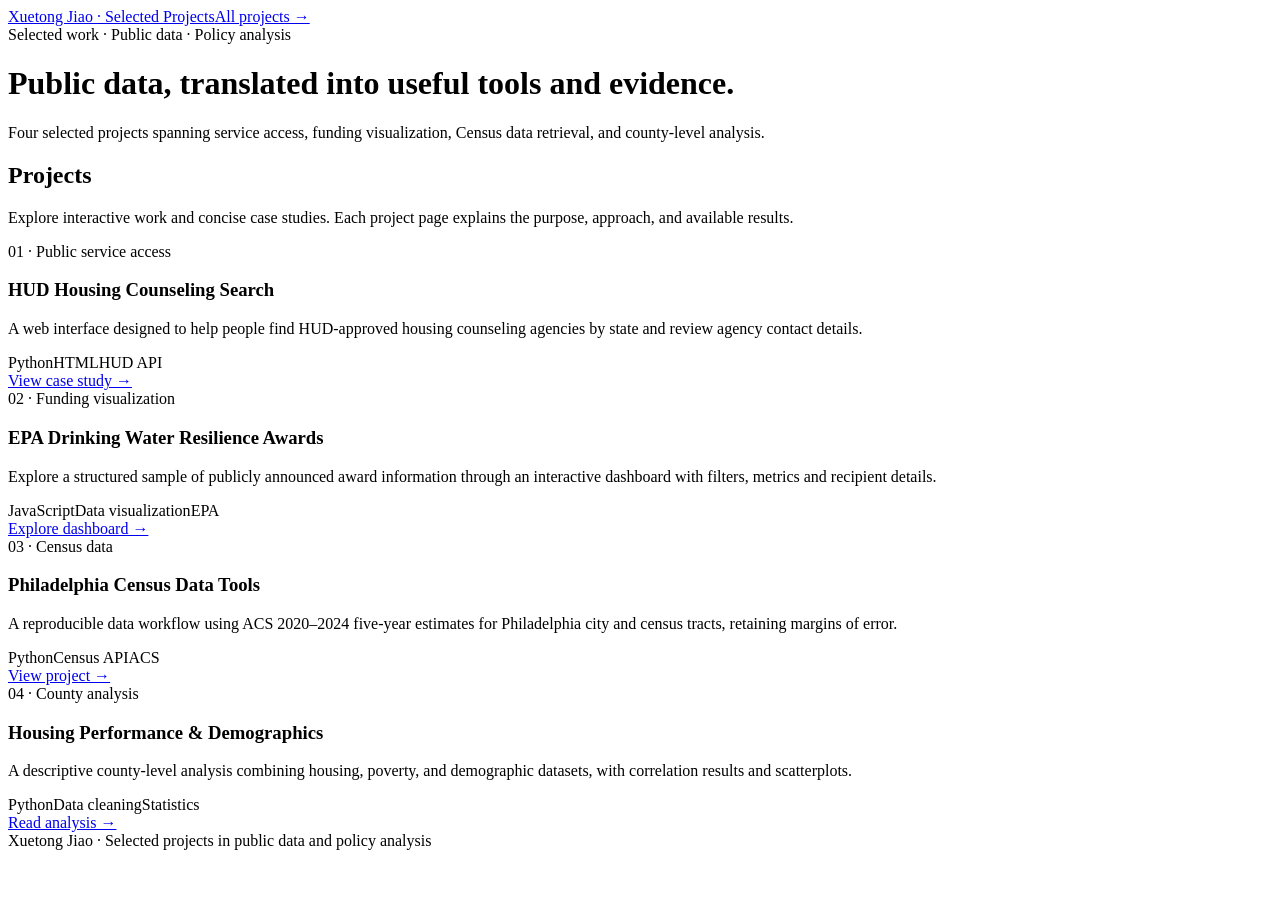
==== index.html @ d76e0615 "Add files via upload" ====
<!doctype html><html lang="en"><head><meta charset="utf-8"><meta name="viewport" content="width=device-width,initial-scale=1"><meta name="description" content="Selected work in public data and policy analysis"><title>Selected Projects | Xuetong Jiao</title><link rel="stylesheet" href="assets/style.css"></head><body><div class="shell"><nav class="nav"><a class="brand" href="index.html">Xuetong Jiao · Selected Projects</a><a href="index.html">All projects →</a></nav></div><header class="hero"><div class="shell"><div class="eyebrow">Selected work · Public data · Policy analysis</div><h1>Public data, translated into useful tools and evidence.</h1><p>Four selected projects spanning service access, funding visualization, Census data retrieval, and county-level analysis.</p></div></header><main class="shell section"><h2>Projects</h2><p class="lede">Explore interactive work and concise case studies. Each project page explains the purpose, approach, and available results.</p><section class="grid" aria-label="Projects"><article class="card"><div class="tag">01 · Public service access</div><h3>HUD Housing Counseling Search</h3><p>A web interface designed to help people find HUD-approved housing counseling agencies by state and review agency contact details.</p><div class="pills"><span class="pill">Python</span><span class="pill">HTML</span><span class="pill">HUD API</span></div><a class="action" href="projects/hud-housing-search/index.html">View case study →</a></article><article class="card"><div class="tag">02 · Funding visualization</div><h3>EPA Drinking Water Resilience Awards</h3><p>Explore a structured sample of publicly announced award information through an interactive dashboard with filters, metrics and recipient details.</p><div class="pills"><span class="pill">JavaScript</span><span class="pill">Data visualization</span><span class="pill">EPA</span></div><a class="action" href="projects/epa-awards-dashboard/index.html">Explore dashboard →</a></article><article class="card"><div class="tag">03 · Census data</div><h3>Philadelphia Census Data Tools</h3><p>A reproducible data workflow using ACS 2020–2024 five-year estimates for Philadelphia city and census tracts, retaining margins of error.</p><div class="pills"><span class="pill">Python</span><span class="pill">Census API</span><span class="pill">ACS</span></div><a class="action" href="projects/philadelphia-census/index.html">View project →</a></article><article class="card"><div class="tag">04 · County analysis</div><h3>Housing Performance & Demographics</h3><p>A descriptive county-level analysis combining housing, poverty, and demographic datasets, with correlation results and scatterplots.</p><div class="pills"><span class="pill">Python</span><span class="pill">Data cleaning</span><span class="pill">Statistics</span></div><a class="action" href="projects/county-data-analysis/index.html">Read analysis →</a></article></section></main><footer><div class="shell">Xuetong Jiao · Selected projects in public data and policy analysis</div></footer></body></html>
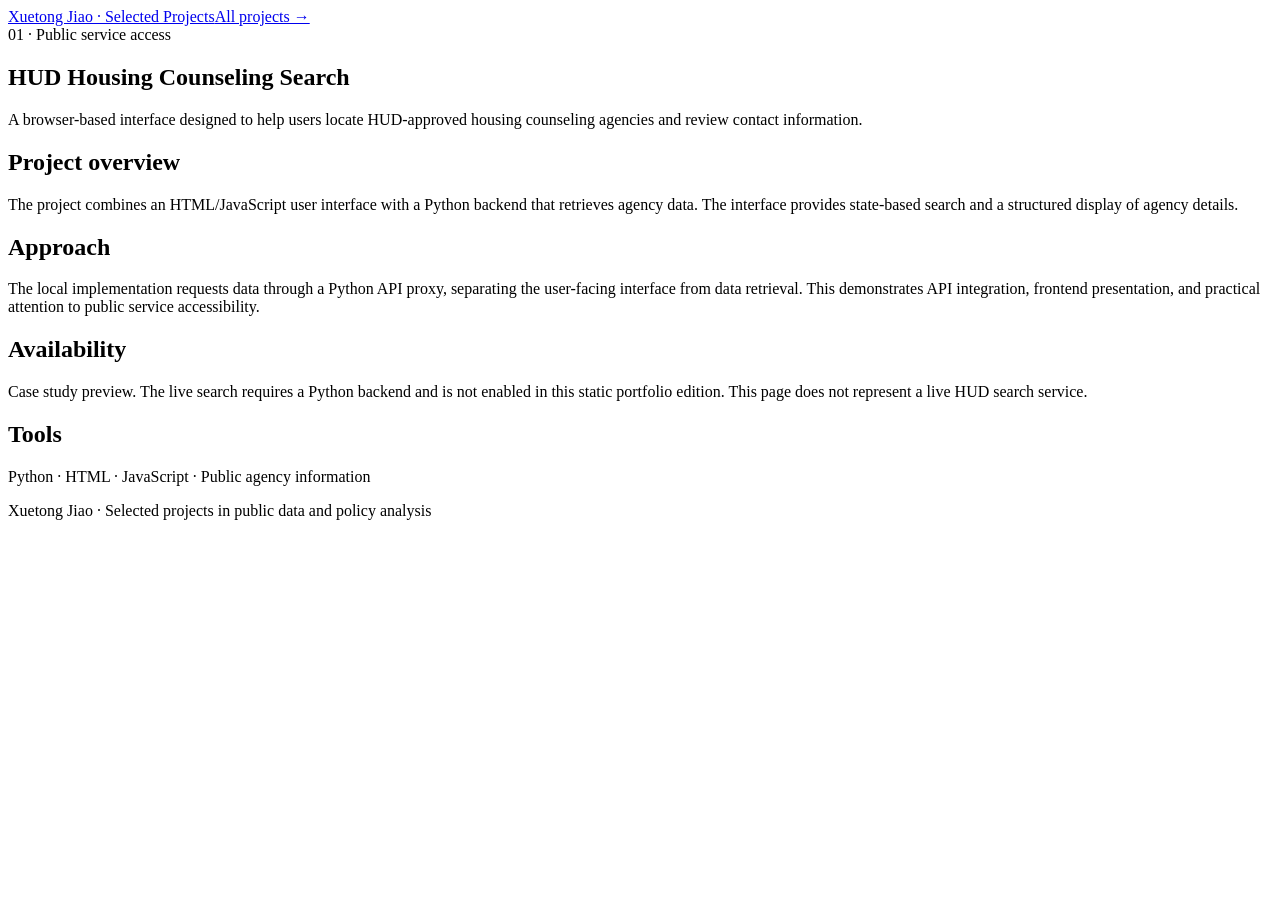
==== commit 2ecdf426: "Add files via upload" ====
--- a/index.html
+++ b/index.html
@@ -1 +1 @@
-<!doctype html><html lang="en"><head><meta charset="utf-8"><meta name="viewport" content="width=device-width,initial-scale=1"><meta name="description" content="Selected work in public data and policy analysis"><title>Selected Projects | Xuetong Jiao</title><link rel="stylesheet" href="assets/style.css"></head><body><div class="shell"><nav class="nav"><a class="brand" href="index.html">Xuetong Jiao · Selected Projects</a><a href="index.html">All projects →</a></nav></div><header class="hero"><div class="shell"><div class="eyebrow">Selected work · Public data · Policy analysis</div><h1>Public data, translated into useful tools and evidence.</h1><p>Four selected projects spanning service access, funding visualization, Census data retrieval, and county-level analysis.</p></div></header><main class="shell section"><h2>Projects</h2><p class="lede">Explore interactive work and concise case studies. Each project page explains the purpose, approach, and available results.</p><section class="grid" aria-label="Projects"><article class="card"><div class="tag">01 · Public service access</div><h3>HUD Housing Counseling Search</h3><p>A web interface designed to help people find HUD-approved housing counseling agencies by state and review agency contact details.</p><div class="pills"><span class="pill">Python</span><span class="pill">HTML</span><span class="pill">HUD API</span></div><a class="action" href="projects/hud-housing-search/index.html">View case study →</a></article><article class="card"><div class="tag">02 · Funding visualization</div><h3>EPA Drinking Water Resilience Awards</h3><p>Explore a structured sample of publicly announced award information through an interactive dashboard with filters, metrics and recipient details.</p><div class="pills"><span class="pill">JavaScript</span><span class="pill">Data visualization</span><span class="pill">EPA</span></div><a class="action" href="projects/epa-awards-dashboard/index.html">Explore dashboard →</a></article><article class="card"><div class="tag">03 · Census data</div><h3>Philadelphia Census Data Tools</h3><p>A reproducible data workflow using ACS 2020–2024 five-year estimates for Philadelphia city and census tracts, retaining margins of error.</p><div class="pills"><span class="pill">Python</span><span class="pill">Census API</span><span class="pill">ACS</span></div><a class="action" href="projects/philadelphia-census/index.html">View project →</a></article><article class="card"><div class="tag">04 · County analysis</div><h3>Housing Performance & Demographics</h3><p>A descriptive county-level analysis combining housing, poverty, and demographic datasets, with correlation results and scatterplots.</p><div class="pills"><span class="pill">Python</span><span class="pill">Data cleaning</span><span class="pill">Statistics</span></div><a class="action" href="projects/county-data-analysis/index.html">Read analysis →</a></article></section></main><footer><div class="shell">Xuetong Jiao · Selected projects in public data and policy analysis</div></footer></body></html>+<!doctype html><html lang="en"><head><meta charset="utf-8"><meta name="viewport" content="width=device-width,initial-scale=1"><meta name="description" content="Selected work in public data and policy analysis"><title>HUD Housing Counseling Search | Xuetong Jiao</title><link rel="stylesheet" href="../../assets/style.css"></head><body><div class="shell"><nav class="nav"><a class="brand" href="../../index.html">Xuetong Jiao · Selected Projects</a><a href="../../index.html">All projects →</a></nav></div><main class="shell"><article class="content"><div class="tag">01 · Public service access</div><h1>HUD Housing Counseling Search</h1><p class="lede">A browser-based interface designed to help users locate HUD-approved housing counseling agencies and review contact information.</p><h2>Project overview</h2><p>The project combines an HTML/JavaScript user interface with a Python backend that retrieves agency data. The interface provides state-based search and a structured display of agency details.</p><h2>Approach</h2><p>The local implementation requests data through a Python API proxy, separating the user-facing interface from data retrieval. This demonstrates API integration, frontend presentation, and practical attention to public service accessibility.</p><h2>Availability</h2><p class="note">Case study preview. The live search requires a Python backend and is not enabled in this static portfolio edition. This page does not represent a live HUD search service.</p><h2>Tools</h2><p>Python · HTML · JavaScript · Public agency information</p></article></main><footer><div class="shell">Xuetong Jiao · Selected projects in public data and policy analysis</div></footer></body></html>
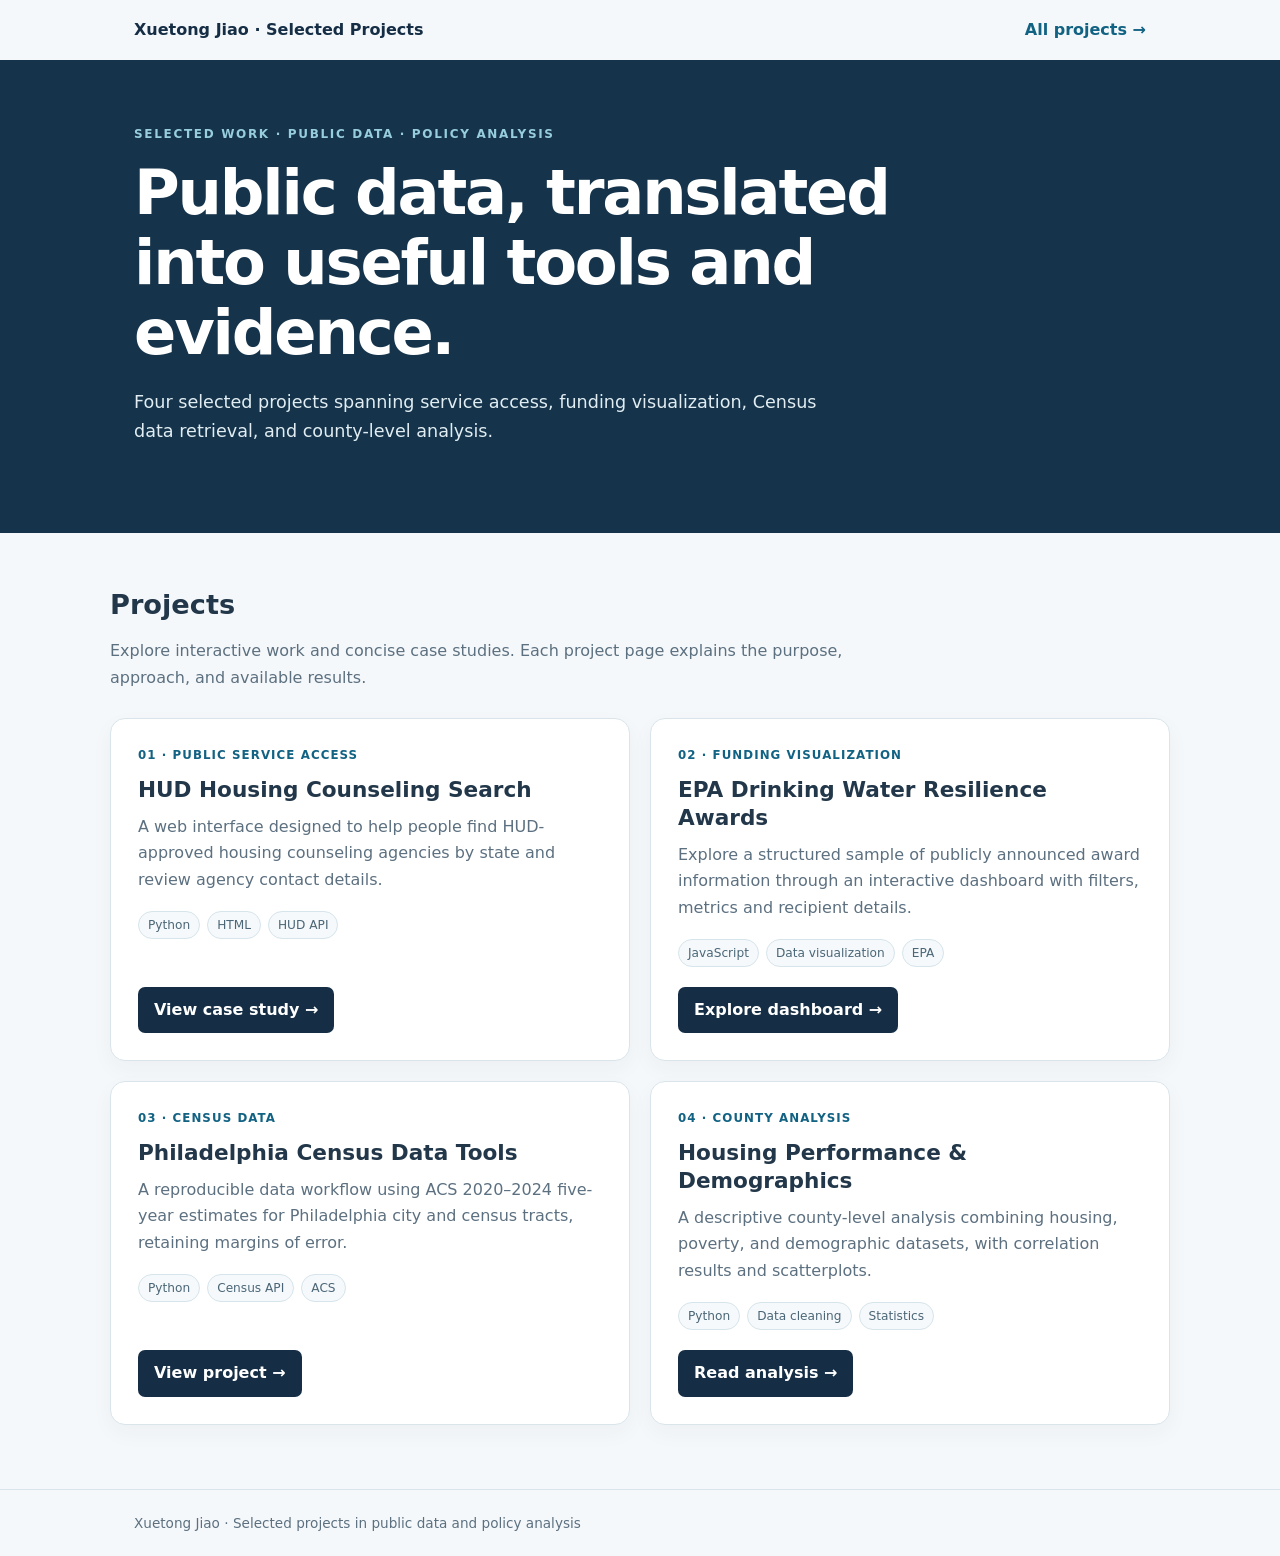
==== commit a1aa1af2: "Update index.html" ====
--- a/index.html
+++ b/index.html
@@ -1 +1 @@
-<!doctype html><html lang="en"><head><meta charset="utf-8"><meta name="viewport" content="width=device-width,initial-scale=1"><meta name="description" content="Selected work in public data and policy analysis"><title>HUD Housing Counseling Search | Xuetong Jiao</title><link rel="stylesheet" href="../../assets/style.css"></head><body><div class="shell"><nav class="nav"><a class="brand" href="../../index.html">Xuetong Jiao · Selected Projects</a><a href="../../index.html">All projects →</a></nav></div><main class="shell"><article class="content"><div class="tag">01 · Public service access</div><h1>HUD Housing Counseling Search</h1><p class="lede">A browser-based interface designed to help users locate HUD-approved housing counseling agencies and review contact information.</p><h2>Project overview</h2><p>The project combines an HTML/JavaScript user interface with a Python backend that retrieves agency data. The interface provides state-based search and a structured display of agency details.</p><h2>Approach</h2><p>The local implementation requests data through a Python API proxy, separating the user-facing interface from data retrieval. This demonstrates API integration, frontend presentation, and practical attention to public service accessibility.</p><h2>Availability</h2><p class="note">Case study preview. The live search requires a Python backend and is not enabled in this static portfolio edition. This page does not represent a live HUD search service.</p><h2>Tools</h2><p>Python · HTML · JavaScript · Public agency information</p></article></main><footer><div class="shell">Xuetong Jiao · Selected projects in public data and policy analysis</div></footer></body></html>+<!doctype html><html lang="en"><head><meta charset="utf-8"><meta name="viewport" content="width=device-width,initial-scale=1"><meta name="description" content="Selected work in public data and policy analysis"><title>Selected Projects | Xuetong Jiao</title><link rel="stylesheet" href="assets/style.css"></head><body><div class="shell"><nav class="nav"><a class="brand" href="index.html">Xuetong Jiao · Selected Projects</a><a href="index.html">All projects →</a></nav></div><header class="hero"><div class="shell"><div class="eyebrow">Selected work · Public data · Policy analysis</div><h1>Public data, translated into useful tools and evidence.</h1><p>Four selected projects spanning service access, funding visualization, Census data retrieval, and county-level analysis.</p></div></header><main class="shell section"><h2>Projects</h2><p class="lede">Explore interactive work and concise case studies. Each project page explains the purpose, approach, and available results.</p><section class="grid" aria-label="Projects"><article class="card"><div class="tag">01 · Public service access</div><h3>HUD Housing Counseling Search</h3><p>A web interface designed to help people find HUD-approved housing counseling agencies by state and review agency contact details.</p><div class="pills"><span class="pill">Python</span><span class="pill">HTML</span><span class="pill">HUD API</span></div><a class="action" href="projects/hud-housing-search/index.html">View case study →</a></article><article class="card"><div class="tag">02 · Funding visualization</div><h3>EPA Drinking Water Resilience Awards</h3><p>Explore a structured sample of publicly announced award information through an interactive dashboard with filters, metrics and recipient details.</p><div class="pills"><span class="pill">JavaScript</span><span class="pill">Data visualization</span><span class="pill">EPA</span></div><a class="action" href="projects/epa-awards-dashboard/index.html">Explore dashboard →</a></article><article class="card"><div class="tag">03 · Census data</div><h3>Philadelphia Census Data Tools</h3><p>A reproducible data workflow using ACS 2020–2024 five-year estimates for Philadelphia city and census tracts, retaining margins of error.</p><div class="pills"><span class="pill">Python</span><span class="pill">Census API</span><span class="pill">ACS</span></div><a class="action" href="projects/philadelphia-census/index.html">View project →</a></article><article class="card"><div class="tag">04 · County analysis</div><h3>Housing Performance & Demographics</h3><p>A descriptive county-level analysis combining housing, poverty, and demographic datasets, with correlation results and scatterplots.</p><div class="pills"><span class="pill">Python</span><span class="pill">Data cleaning</span><span class="pill">Statistics</span></div><a class="action" href="projects/county-data-analysis/index.html">Read analysis →</a></article></section></main><footer><div class="shell">Xuetong Jiao · Selected projects in public data and policy analysis</div></footer></body></html>
--- a/assets/style.css
+++ b/assets/style.css
@@ -0,0 +1,2 @@
+
+:root{--navy:#152e45;--blue:#126283;--text:#223749;--muted:#5c7080;--bg:#f5f8fa;--line:#d9e5eb}*{box-sizing:border-box}html{scroll-behavior:smooth}body{margin:0;background:var(--bg);color:var(--text);font:16px/1.65 system-ui,-apple-system,'Segoe UI',sans-serif}a{color:var(--blue)}.shell{max-width:1060px;margin:auto;padding:0 24px}.nav{display:flex;justify-content:space-between;align-items:center;gap:16px;padding:17px 0}.nav a{text-decoration:none;font-weight:650}.brand{color:var(--navy)}.hero{background:#15344b;color:#fff;padding:65px 0 70px}.eyebrow{text-transform:uppercase;letter-spacing:.14em;font-size:.75rem;font-weight:800;color:#97cddd}.hero h1{font-size:clamp(2.2rem,5vw,3.9rem);line-height:1.12;max-width:790px;margin:13px 0 20px;letter-spacing:-.035em}.hero p{max-width:700px;font-size:1.1rem;color:#e1edf2}.section{padding:50px 0 64px}.section h2{font-size:1.7rem;margin:0 0 10px}.lede{max-width:760px;color:var(--muted);margin-top:0}.grid{display:grid;grid-template-columns:repeat(2,minmax(0,1fr));gap:20px;margin-top:27px}.card{background:white;border:1px solid var(--line);border-radius:15px;padding:27px;display:flex;flex-direction:column;box-shadow:0 8px 22px #1033490a}.card h3{font-size:1.35rem;line-height:1.3;margin:10px 0}.card p{color:var(--muted);margin:0 0 18px}.tag{font-size:.74rem;letter-spacing:.09em;text-transform:uppercase;color:var(--blue);font-weight:800}.pills{display:flex;flex-wrap:wrap;gap:7px;margin:0 0 20px}.pill{border:1px solid #d6e4eb;background:#f5f9fb;border-radius:20px;padding:3px 9px;font-size:.76rem;color:#4b6677}.action{display:inline-block;border-radius:7px;background:var(--navy);color:white;text-decoration:none;padding:10px 16px;font-weight:700;margin-top:auto;align-self:flex-start}.action:hover{background:#225876}.subaction{margin:16px 0 0;display:inline-block}.content{max-width:840px;background:white;border:1px solid var(--line);padding:35px 44px;border-radius:14px;margin:32px auto 65px}.content h1{line-height:1.2;font-size:2rem}.content h2{margin-top:34px;border-top:1px solid var(--line);padding-top:24px}.content h3{margin-top:24px}.content p,.content li{color:#405666}.content img{width:100%;height:auto;display:block;margin:20px auto}.content table{border-collapse:collapse;width:100%;font-size:.88rem;display:block;overflow-x:auto}.content th,.content td{padding:10px;border-bottom:1px solid var(--line);text-align:left}.content blockquote{border-left:3px solid #8dafbf;padding-left:16px;margin-left:0}.note{background:#ecf5f8;border-left:3px solid var(--blue);padding:13px 16px;border-radius:3px}.content code{overflow-wrap:anywhere}.statgrid{display:grid;grid-template-columns:repeat(3,1fr);gap:12px;margin:22px 0}.stat{background:#f1f6f8;border:1px solid var(--line);padding:15px;border-radius:9px}.stat strong{display:block;font-size:1.35rem;color:var(--navy)}footer{border-top:1px solid var(--line);padding:22px 0;color:var(--muted);font-size:.85rem}@media(max-width:700px){.grid,.statgrid{grid-template-columns:1fr}.content{padding:24px 21px}.section{padding:30px 0}.hero{padding:40px 0}}
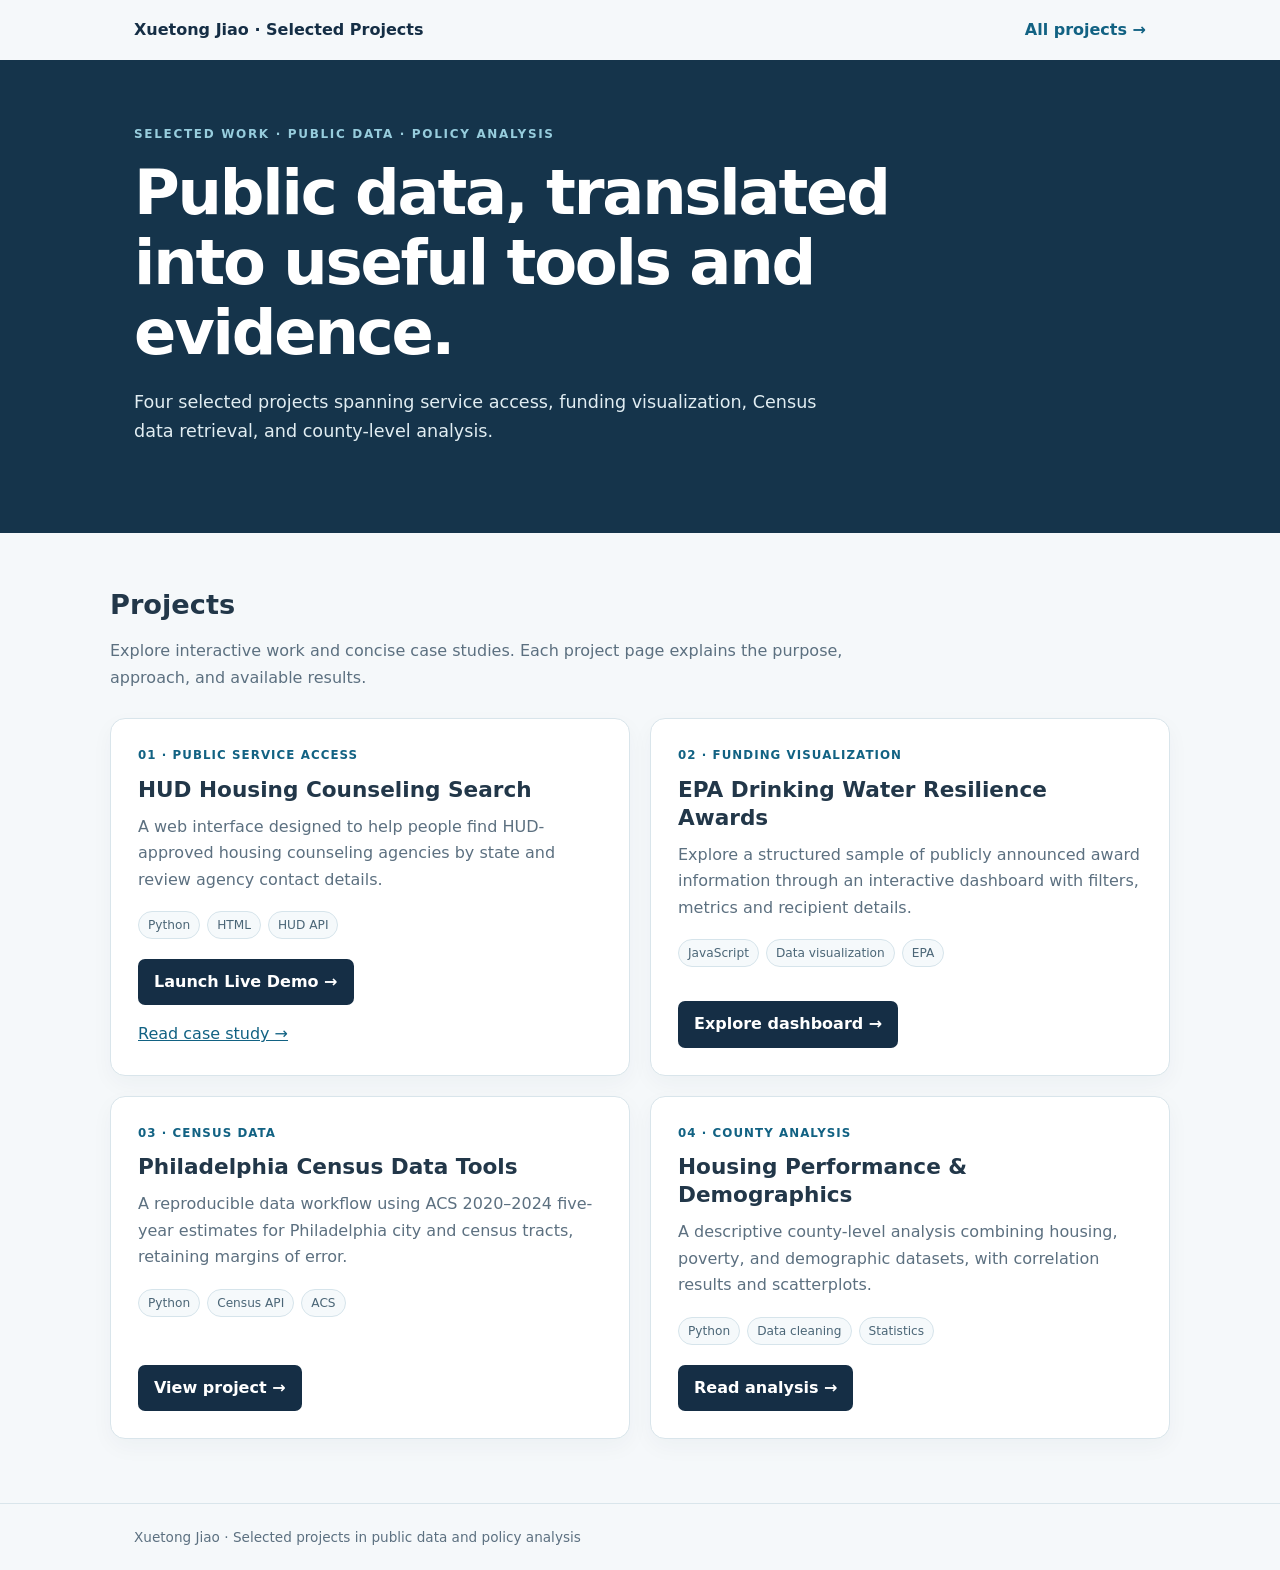
==== commit 5270b439: "3" ====
--- a/index.html
+++ b/index.html
@@ -1 +1 @@
-<!doctype html><html lang="en"><head><meta charset="utf-8"><meta name="viewport" content="width=device-width,initial-scale=1"><meta name="description" content="Selected work in public data and policy analysis"><title>Selected Projects | Xuetong Jiao</title><link rel="stylesheet" href="assets/style.css"></head><body><div class="shell"><nav class="nav"><a class="brand" href="index.html">Xuetong Jiao · Selected Projects</a><a href="index.html">All projects →</a></nav></div><header class="hero"><div class="shell"><div class="eyebrow">Selected work · Public data · Policy analysis</div><h1>Public data, translated into useful tools and evidence.</h1><p>Four selected projects spanning service access, funding visualization, Census data retrieval, and county-level analysis.</p></div></header><main class="shell section"><h2>Projects</h2><p class="lede">Explore interactive work and concise case studies. Each project page explains the purpose, approach, and available results.</p><section class="grid" aria-label="Projects"><article class="card"><div class="tag">01 · Public service access</div><h3>HUD Housing Counseling Search</h3><p>A web interface designed to help people find HUD-approved housing counseling agencies by state and review agency contact details.</p><div class="pills"><span class="pill">Python</span><span class="pill">HTML</span><span class="pill">HUD API</span></div><a class="action" href="projects/hud-housing-search/index.html">View case study →</a></article><article class="card"><div class="tag">02 · Funding visualization</div><h3>EPA Drinking Water Resilience Awards</h3><p>Explore a structured sample of publicly announced award information through an interactive dashboard with filters, metrics and recipient details.</p><div class="pills"><span class="pill">JavaScript</span><span class="pill">Data visualization</span><span class="pill">EPA</span></div><a class="action" href="projects/epa-awards-dashboard/index.html">Explore dashboard →</a></article><article class="card"><div class="tag">03 · Census data</div><h3>Philadelphia Census Data Tools</h3><p>A reproducible data workflow using ACS 2020–2024 five-year estimates for Philadelphia city and census tracts, retaining margins of error.</p><div class="pills"><span class="pill">Python</span><span class="pill">Census API</span><span class="pill">ACS</span></div><a class="action" href="projects/philadelphia-census/index.html">View project →</a></article><article class="card"><div class="tag">04 · County analysis</div><h3>Housing Performance & Demographics</h3><p>A descriptive county-level analysis combining housing, poverty, and demographic datasets, with correlation results and scatterplots.</p><div class="pills"><span class="pill">Python</span><span class="pill">Data cleaning</span><span class="pill">Statistics</span></div><a class="action" href="projects/county-data-analysis/index.html">Read analysis →</a></article></section></main><footer><div class="shell">Xuetong Jiao · Selected projects in public data and policy analysis</div></footer></body></html>+<!doctype html><html lang="en"><head><meta charset="utf-8"><meta name="viewport" content="width=device-width,initial-scale=1"><meta name="description" content="Selected work in public data and policy analysis"><title>Selected Projects | Xuetong Jiao</title><link rel="stylesheet" href="assets/style.css"></head><body><div class="shell"><nav class="nav"><a class="brand" href="index.html">Xuetong Jiao · Selected Projects</a><a href="index.html">All projects →</a></nav></div><header class="hero"><div class="shell"><div class="eyebrow">Selected work · Public data · Policy analysis</div><h1>Public data, translated into useful tools and evidence.</h1><p>Four selected projects spanning service access, funding visualization, Census data retrieval, and county-level analysis.</p></div></header><main class="shell section"><h2>Projects</h2><p class="lede">Explore interactive work and concise case studies. Each project page explains the purpose, approach, and available results.</p><section class="grid" aria-label="Projects"><article class="card"><div class="tag">01 · Public service access</div><h3>HUD Housing Counseling Search</h3><p>A web interface designed to help people find HUD-approved housing counseling agencies by state and review agency contact details.</p><div class="pills"><span class="pill">Python</span><span class="pill">HTML</span><span class="pill">HUD API</span></div><a class="action" href="https://hud-housing-counseling-demo.onrender.com/" target="_blank" rel="noopener noreferrer">Launch Live Demo →</a><a class="subaction" href="projects/hud-housing-search/index.html">Read case study →</a></article><article class="card"><div class="tag">02 · Funding visualization</div><h3>EPA Drinking Water Resilience Awards</h3><p>Explore a structured sample of publicly announced award information through an interactive dashboard with filters, metrics and recipient details.</p><div class="pills"><span class="pill">JavaScript</span><span class="pill">Data visualization</span><span class="pill">EPA</span></div><a class="action" href="projects/epa-awards-dashboard/index.html">Explore dashboard →</a></article><article class="card"><div class="tag">03 · Census data</div><h3>Philadelphia Census Data Tools</h3><p>A reproducible data workflow using ACS 2020–2024 five-year estimates for Philadelphia city and census tracts, retaining margins of error.</p><div class="pills"><span class="pill">Python</span><span class="pill">Census API</span><span class="pill">ACS</span></div><a class="action" href="projects/philadelphia-census/index.html">View project →</a></article><article class="card"><div class="tag">04 · County analysis</div><h3>Housing Performance & Demographics</h3><p>A descriptive county-level analysis combining housing, poverty, and demographic datasets, with correlation results and scatterplots.</p><div class="pills"><span class="pill">Python</span><span class="pill">Data cleaning</span><span class="pill">Statistics</span></div><a class="action" href="projects/county-data-analysis/index.html">Read analysis →</a></article></section></main><footer><div class="shell">Xuetong Jiao · Selected projects in public data and policy analysis</div></footer></body></html>
